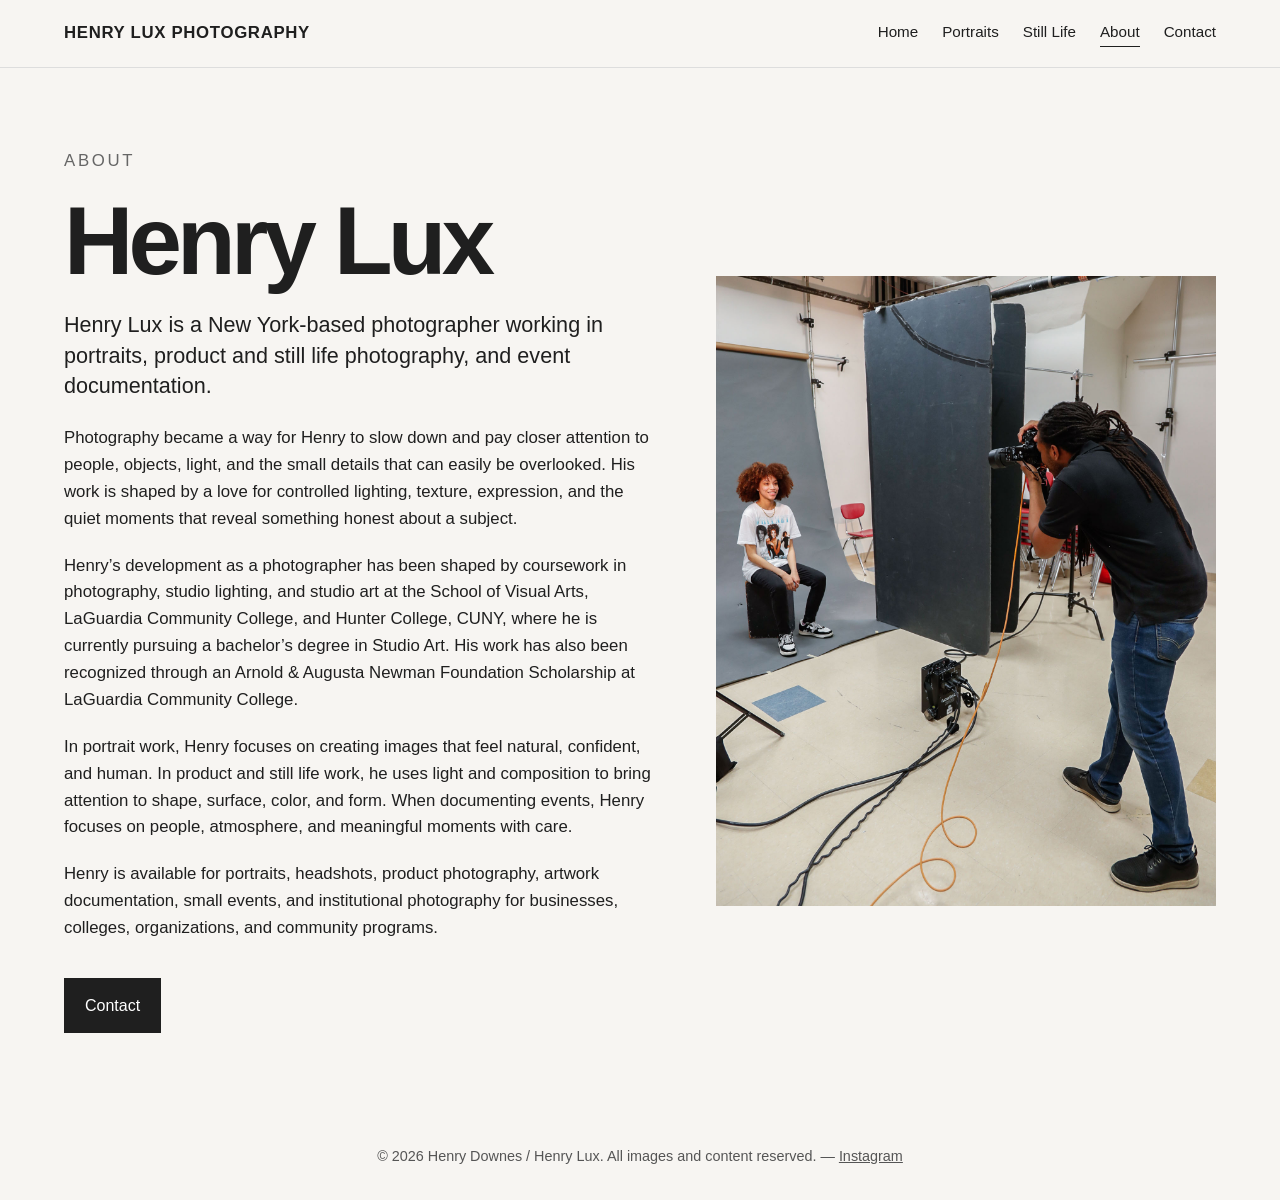
==== about.html @ 75558c58 "Add still life gallery and portfolio copyright notice" ====
<!DOCTYPE html>
<html lang="en">
<head>
  <meta charset="UTF-8" />
  <meta name="viewport" content="width=device-width, initial-scale=1.0" />

  <title>About | HENRY LUX PHOTOGRAPHY</title>

  <meta name="description" content="Henry Lux is a New York-based photographer specializing in portraits, product and still life photography, events, artwork documentation, and institutional photography.">

  <link rel="icon" href="favicon.svg" type="image/svg+xml">
  <link rel="stylesheet" href="css/style.css" />

  <script type="application/ld+json">
{
  "@context": "https://schema.org",
  "@type": "ProfilePage",
  "name": "About Henry Lux",
  "url": "https://henryluxphotography.com/about.html",
  "mainEntity": {
    "@type": "Person",
    "name": "Henry Lux",
    "alternateName": "Henry Downes",
    "jobTitle": "Photographer",
    "description": "New York-based photographer specializing in portraits, product and still life photography, event documentation, artwork documentation, and institutional photography.",
    "url": "https://henryluxphotography.com/about.html",
    "image": "https://henryluxphotography.com/images/site/about-henry-lux.jpg",
    "sameAs": [
      "https://www.instagram.com/hluxphotography/"
    ],
    "knowsAbout": [
      "Portrait Photography",
      "Product Photography",
      "Still Life Photography",
      "Event Photography",
      "Artwork Documentation",
      "Institutional Photography"
    ],
    "address": {
      "@type": "PostalAddress",
      "addressLocality": "New York",
      "addressRegion": "NY",
      "addressCountry": "US"
    }
  }
}
</script>
</head>
<body>

  <a href="#main-content" class="skip-link">Skip to main content</a>

  <header class="site-header">
    <a href="index.html" class="logo">HENRY LUX PHOTOGRAPHY</a>

    <nav class="site-nav" id="site-nav">
      <a href="index.html">Home</a>
      <a href="portraits.html">Portraits</a>
      <a href="still-life.html">Still Life</a>
      <a href="about.html" class="current-page" aria-current="page">About</a>
      <a href="contact.html">Contact</a>
    </nav>

    <button
      type="button"
      class="menu-toggle"
      id="menu-toggle"
      aria-label="Toggle navigation"
      aria-controls="site-nav"
      aria-expanded="false"
    >
      Menu
    </button>
  </header>

  <main id="main-content">

    <section class="about-section">
      <div class="about-text">
        <p class="eyebrow">About</p>

        <h1>Henry Lux</h1>

        <p class="lead">
          Henry Lux is a New York-based photographer working in portraits,
          product and still life photography, and event documentation.
        </p>

        <p>
          Photography became a way for Henry to slow down and pay closer
          attention to people, objects, light, and the small details that can
          easily be overlooked. His work is shaped by a love for controlled
          lighting, texture, expression, and the quiet moments that reveal
          something honest about a subject.
        </p>

        <p>
          Henry’s development as a photographer has been shaped by coursework 
          in photography, studio lighting, and studio art at the School of Visual Arts, 
          LaGuardia Community College, and Hunter College, CUNY, where he is 
          currently pursuing a bachelor’s degree in Studio Art. His work has 
          also been recognized through an Arnold & Augusta Newman Foundation Scholarship 
          at LaGuardia Community College.
        </p>    

        <p>
          In portrait work, Henry focuses on creating images that feel natural,
          confident, and human. In product and still life work, he uses light
          and composition to bring attention to shape, surface, color, and form.
          When documenting events, Henry focuses on people, atmosphere, and 
          meaningful moments with care.
        </p>

        <p>
          Henry is available for portraits, headshots, product photography,
          artwork documentation, small events, and institutional photography
          for businesses, colleges, organizations, and community programs.
        </p>

        <a href="contact.html" class="button">Contact</a>
      </div>

      <div class="about-image">
        <img
          src="images/site/about-henry-lux.jpg"
          alt="Henry Lux photographing a portrait session in the studio"
          loading="lazy"
          decoding="async"
>
      </div>
    </section>

  </main>

  <footer class="site-footer">
    <p>&copy; 2026 Henry Downes / Henry Lux. All images and content reserved. — 
      <a href="https://instagram.com/hluxphotography" target="_blank" rel="noopener noreferrer">Instagram</a>
    </p>
  </footer>

  <script src="js/main.js"></script>
</body>
</html>
---- css/style.css ----
/* =========================
   Basic Reset
========================= */

* {
  margin: 0;
  padding: 0;
  box-sizing: border-box;
}

html {
  font-size: 16px;
  scroll-behavior: smooth;
}

body {
  font-family: -apple-system, BlinkMacSystemFont, "Segoe UI", Roboto, Helvetica, Arial, sans-serif;
  background: #f7f5f2;
  color: #1f1f1f;
  line-height: 1.6;
}

img {
  max-width: 100%;
  display: block;
}

a {
  color: inherit;
}

/* =========================
   Skip Link
========================= */

.skip-link {
  position: absolute;
  top: 0.75rem;
  left: 0.75rem;
  transform: translateY(-200%);
  background: #1f1f1f;
  color: #fff;
  padding: 0.75rem 1rem;
  text-decoration: none;
  z-index: 1001;
}

.skip-link:focus {
  transform: translateY(0);
}


/* =========================
   Header / Navigation
========================= */

.site-header {
  width: 100%;
  padding: 1.25rem 5%;
  display: flex;
  justify-content: space-between;
  align-items: center;
  background: rgba(247, 245, 242, 0.95);
  border-bottom: 1px solid #ddd;
  position: sticky;
  top: 0;
  z-index: 100;
}

.logo {
  font-size: 1.05rem;
  font-weight: 700;
  color: #1f1f1f;
  text-decoration: none;
  letter-spacing: 0.04em;
  text-transform: uppercase;
}

.site-nav a.current-page {
  border-bottom: 1px solid #1f1f1f;
  padding-bottom: 2px;
}

.site-nav {
  display: flex;
  gap: 1.5rem;
}

.site-nav a {
  color: #1f1f1f;
  text-decoration: none;
  font-size: 0.95rem;
}

.site-nav a:hover,
.site-nav a:focus-visible {
  text-decoration: underline;
}

.menu-toggle {
  display: none;
  background: none;
  border: 1px solid #1f1f1f;
  padding: 0.45rem 0.75rem;
  font-size: 0.85rem;
  cursor: pointer;
}


/* =========================
   Hero Section
========================= */

.hero {
  min-height: 82vh;
  padding: 4rem 5%;
  display: grid;
  grid-template-columns: 1.15fr 1fr;
  gap: 3rem;
  align-items: center;
}

.hero-image img {
  width: 100%;
  height: 75vh;
  object-fit: cover;
}

.hero-text {
  max-width: 620px;
}

.eyebrow {
  font-size: 0.8rem;
  text-transform: uppercase;
  letter-spacing: 0.16em;
  margin-bottom: 1rem;
  color: #666;
}

.hero-text h1 {
  font-size: clamp(2.4rem, 6vw, 5rem);
  line-height: 1;
  margin-bottom: 1.5rem;
  letter-spacing: -0.04em;
}

.hero-text p {
  font-size: 1.1rem;
  margin-bottom: 2rem;
}


/* =========================
   Buttons
========================= */

.button-group {
  display: flex;
  flex-wrap: wrap;
  gap: 1rem;
}

.button {
  display: inline-block;
  background: #1f1f1f;
  color: #fff;
  text-decoration: none;
  padding: 0.85rem 1.25rem;
  border: 1px solid #1f1f1f;
}

.button:hover {
  background: transparent;
  color: #1f1f1f;
}

.site-nav a:focus-visible,
.button:focus-visible,
.menu-toggle:focus-visible,
.site-footer a:focus-visible {
  outline: 2px solid #1f1f1f;
  outline-offset: 4px;
}

.gallery a:focus-visible img {
  outline: 2px solid #1f1f1f;
  outline-offset: -4px;
}

.button.secondary {
  background: transparent;
  color: #1f1f1f;
}

.button.secondary:hover {
  background: #1f1f1f;
  color: #fff;
}


/* =========================
   Services Section
========================= */

.services {
  padding: 4rem 5%;
  display: grid;
  grid-template-columns: repeat(3, 1fr);
  gap: 1.25rem;
  border-top: 1px solid #ddd;
}

.services article {
  background: #fff;
  padding: 2rem;
}

.services h2 {
  font-size: 1.2rem;
  margin-bottom: 0.75rem;
}


/* =========================
   Featured Section
========================= */

.featured {
  padding: 4rem 5%;
}

.section-heading {
  display: flex;
  justify-content: space-between;
  align-items: end;
  gap: 2rem;
  margin-bottom: 1.5rem;
}

.section-heading h2 {
  font-size: 2rem;
}

.section-heading a {
  font-size: 0.95rem;
}

.featured-grid {
  display: grid;
  grid-template-columns: repeat(3, 1fr);
  gap: 1.25rem;
}

.featured-grid img {
  width: 100%;
  height: 520px;
  object-fit: cover;
}


/* =========================
   Page Intro
========================= */

.page-intro {
  padding: 5rem 5% 2rem;
  max-width: 850px;
}

.page-intro h1 {
  font-size: clamp(3rem, 8vw, 6rem);
  line-height: 0.95;
  margin-bottom: 1rem;
  letter-spacing: -0.05em;
}

.page-intro p {
  font-size: 1.1rem;
  max-width: 620px;
}


/* =========================
   Portrait Gallery
========================= */

.gallery {
  padding: 2rem 5% 5rem;
  display: grid;
  grid-template-columns: repeat(3, 1fr);
  gap: 1.25rem;
}

.gallery a {
  display: block;
  overflow: hidden;
  background: #ddd;
}

.gallery img {
  width: 100%;
  height: 520px;
  object-fit: cover;
  transition: transform 0.35s ease;
}

.gallery a:hover img {
  transform: scale(1.03);
}


/* =========================
   About Page
========================= */

.about-section {
  padding: 5rem 5%;
  display: grid;
  grid-template-columns: 1fr 0.85fr;
  gap: 4rem;
  align-items: center;
  min-height: 80vh;
}

.about-text {
  max-width: 760px;
}

.about-text h1 {
  font-size: clamp(3rem, 8vw, 6rem);
  line-height: 0.95;
  margin-bottom: 1.5rem;
  letter-spacing: -0.05em;
}

.about-text p {
  font-size: 1.05rem;
  margin-bottom: 1.25rem;
}

.about-text .lead {
  font-size: 1.35rem;
  line-height: 1.4;
  margin-bottom: 1.5rem;
}

.about-text .button {
  margin-top: 1rem;
}

.about-image img {
  width: 100%;
  height: 70vh;
  object-fit: cover;
  object-position: 45% center;
}


/* =========================
   Contact Page
========================= */

.contact-section {
  padding: 5rem 5%;
  min-height: 80vh;
}

.contact-grid {
  display: grid;
  grid-template-columns: 1fr 0.55fr;
  gap: 4rem;
}

.contact-text {
  max-width: 850px;
}

.contact-text h1 {
  font-size: clamp(3rem, 8vw, 6rem);
  line-height: 0.95;
  margin-bottom: 1.5rem;
  letter-spacing: -0.05em;
}

.contact-text p {
  font-size: 1.05rem;
  margin-bottom: 1.25rem;
}

.contact-text .lead {
  font-size: 1.35rem;
  line-height: 1.4;
  max-width: 760px;
  margin-bottom: 2rem;
}

.contact-details {
  margin-bottom: 2rem;
}

.contact-details a {
  text-decoration: underline;
}

.contact-image img {
  width: 100%;
  aspect-ratio: 4 / 5;
  object-fit: cover;
}


/* =========================
   CTA Section
========================= */

.cta {
  padding: 5rem 5%;
  text-align: center;
  background: #1f1f1f;
  color: #fff;
}

.cta h2 {
  font-size: 2rem;
  margin-bottom: 0.75rem;
}

.cta p {
  margin-bottom: 1.5rem;
}

.cta .button {
  background: #fff;
  color: #1f1f1f;
  border-color: #fff;
}

.cta .button:hover {
  background: transparent;
  color: #fff;
}


/* =========================
   Footer
========================= */

.site-footer {
  padding: 2rem 5%;
  text-align: center;
  font-size: 0.9rem;
  color: #555;
}

.site-footer a {
  text-decoration: underline;
}


/* =========================
   Lightbox Modal
========================= */

.lightbox {
  display: none;
  position: fixed;
  z-index: 1000;
  top: 0;
  left: 0;
  width: 100%;
  height: 100%;
  background-color: rgba(247, 245, 242, 0.98);
  justify-content: center;
  align-items: center;
  padding: 2rem;
}

.lightbox.active {
  display: flex;
}

.lightbox-content {
  max-width: calc(100vw - 8rem);
  max-height: 82vh;
  width: auto;
  height: auto;
  object-fit: contain;
  box-shadow: 0 10px 30px rgba(0, 0, 0, 0.08);
  cursor: zoom-in;
  transition: max-width 0.25s ease, max-height 0.25s ease;
}

.lightbox-content.expanded {
  max-width: calc(100vw - 1.25rem);
  max-height: calc(100vh - 1.25rem);
  cursor: zoom-out;
}

.lightbox-close {
  position: absolute;
  top: 2rem;
  right: 5%;
  font-size: 2.5rem;
  font-weight: 300;
  color: #1f1f1f;
  background: transparent;
  border: none;
  cursor: pointer;
  user-select: none;
}

.lightbox-zoom {
  position: absolute;
  top: 2rem;
  right: calc(5% + 3.25rem);
  width: 2.75rem;
  height: 2.75rem;
  border: 1px solid rgba(31, 31, 31, 0.15);
  background: rgba(247, 245, 242, 0.8);
  color: #1f1f1f;
  font-size: 1.5rem;
  line-height: 1;
  cursor: pointer;
  display: flex;
  align-items: center;
  justify-content: center;
  user-select: none;
}

.lightbox-zoom:hover {
  background: rgba(247, 245, 242, 0.98);
}

.lightbox-nav {
  position: absolute;
  top: 50%;
  transform: translateY(-50%);
  background: rgba(247, 245, 242, 0.75);
  border: 1px solid rgba(31, 31, 31, 0.15);
  color: #1f1f1f;
  font-size: 2rem;
  width: 3rem;
  height: 3rem;
  cursor: pointer;
  display: flex;
  align-items: center;
  justify-content: center;
  user-select: none;
}

.lightbox-nav:hover {
  background: rgba(247, 245, 242, 0.95);
}

.lightbox-prev {
  left: 2rem;
}

.lightbox-next {
  right: 2rem;
}

.lightbox-close:focus-visible,
.lightbox-zoom:focus-visible,
.lightbox-nav:focus-visible {
  outline: 1px solid #1f1f1f;
  outline-offset: 4px;
}

/* =========================
   Scroll Reveal Animation
========================= */

.reveal {
  opacity: 0;
  transform: translateY(20px);
  transition: opacity 0.7s ease, transform 0.7s ease;
}

.reveal.visible {
  opacity: 1;
  transform: translateY(0);
}

@media (prefers-reduced-motion: reduce) {
  .reveal {
    opacity: 1;
    transform: none;
    transition: none;
  }
}


/* =========================
   Tablet Styles
========================= */

@media (max-width: 900px) {
  .hero {
    grid-template-columns: 1fr;
    min-height: auto;
  }

  .hero-image img {
    height: 65vh;
  }

  .services {
    grid-template-columns: 1fr;
  }

  .featured-grid,
  .gallery {
    grid-template-columns: repeat(2, 1fr);
  }

  .featured-grid img,
  .gallery img {
    height: 460px;
  }

  .about-section {
    grid-template-columns: 1fr;
  }

  .about-image img {
    height: 60vh;
  }

  .contact-grid {
    grid-template-columns: 1fr;
  }

  .contact-image {
    max-width: 420px;
  }
}


/* =========================
   Phone Styles
========================= */

@media (max-width: 650px) {
  .site-header {
    align-items: center;
  }

  .logo {
    font-size: 0.9rem;
  }

  .menu-toggle {
    display: block;
  }

  .site-nav {
    display: none;
    position: absolute;
    top: 100%;
    left: 0;
    width: 100%;
    flex-direction: column;
    gap: 0;
    background: #f7f5f2;
    border-bottom: 1px solid #ddd;
  }

  .site-nav.active {
    display: flex;
  }

  .site-nav a {
    padding: 1rem 5%;
    border-top: 1px solid #ddd;
  }

  .hero {
    padding: 2rem 5% 4rem;
    gap: 2rem;
  }

  .hero-image img {
    height: 55vh;
  }

  .services,
  .featured,
  .gallery {
    padding-left: 5%;
    padding-right: 5%;
  }

  .featured-grid,
  .gallery {
    grid-template-columns: 1fr;
  }

  .featured-grid img,
  .gallery img {
    height: auto;
  }

  .section-heading {
    display: block;
  }

  .section-heading h2 {
    margin-bottom: 0.5rem;
  }

  .button-group {
    flex-direction: column;
  }

  .button {
    text-align: center;
  }

  .about-section {
    padding: 3rem 5%;
    gap: 2rem;
  }

  .about-image img {
    height: auto;
  }

  .about-text .lead {
    font-size: 1.15rem;
  }

  .contact-section {
    padding: 3rem 5%;
  }

  .contact-text .lead {
    font-size: 1.15rem;
  }

  .contact-image {
    max-width: 100%;
  }

  .lightbox {
    padding: 4rem 0.75rem 4.75rem;
  }

  .lightbox-content {
    max-width: calc(100vw - 1.5rem);
    max-height: calc(100vh - 9rem);
  }

  .lightbox-content.expanded {
    max-width: calc(100vw - 1rem);
    max-height: calc(100vh - 8rem);
  }

  .lightbox-close {
    top: 1rem;
    right: 1rem;
    font-size: 2rem;
  }

  .lightbox-zoom {
    top: 1rem;
    right: 3.75rem;
    width: 2.25rem;
    height: 2.25rem;
    font-size: 1.25rem;
  }

  .lightbox-nav {
    top: auto;
    bottom: 1rem;
    transform: none;
    width: 2.5rem;
    height: 2.5rem;
    font-size: 1.5rem;
  }

  .lightbox-prev {
    left: calc(50% - 3rem);
  }

  .lightbox-next {
    right: calc(50% - 3rem);
  }
}
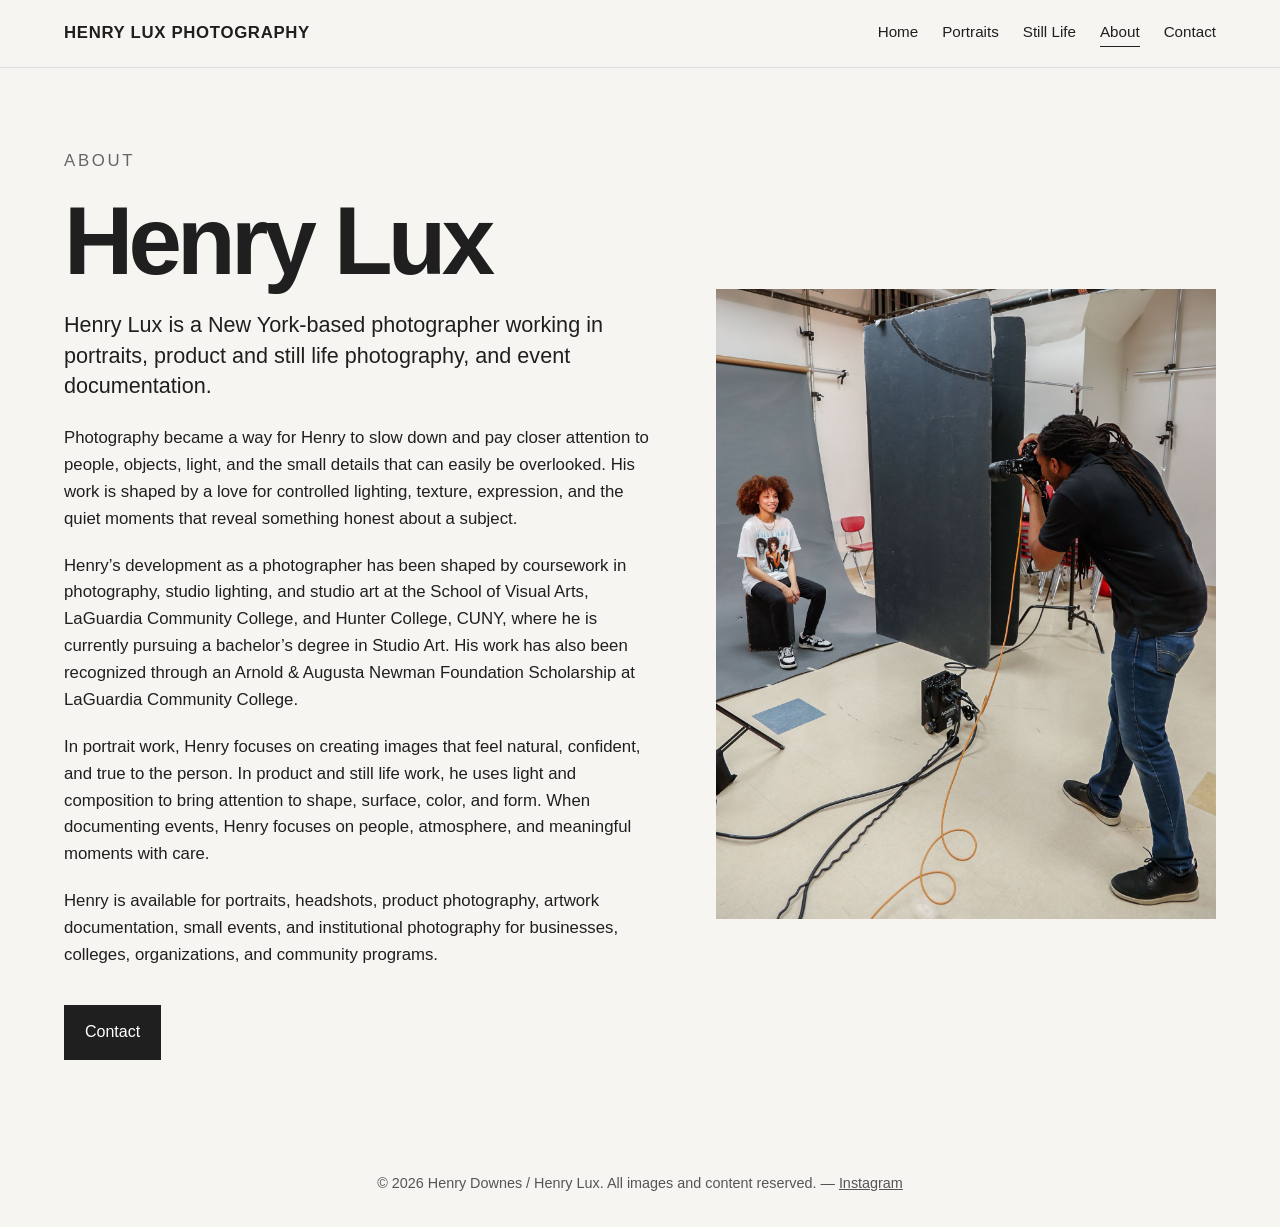
==== commit 9e0aaa1b: "Edit about me text" ====
--- a/about.html
+++ b/about.html
@@ -8,7 +8,7 @@
 
   <meta name="description" content="Henry Lux is a New York-based photographer specializing in portraits, product and still life photography, events, artwork documentation, and institutional photography.">
 
-  <link rel="icon" href="favicon.svg" type="image/svg+xml">
+  <link rel="icon" href="/favicon.svg" type="image/svg+xml">
   <link rel="stylesheet" href="css/style.css" />
 
   <script type="application/ld+json">
@@ -105,7 +105,7 @@
 
         <p>
           In portrait work, Henry focuses on creating images that feel natural,
-          confident, and human. In product and still life work, he uses light
+          confident, and true to the person. In product and still life work, he uses light
           and composition to bring attention to shape, surface, color, and form.
           When documenting events, Henry focuses on people, atmosphere, and 
           meaningful moments with care.
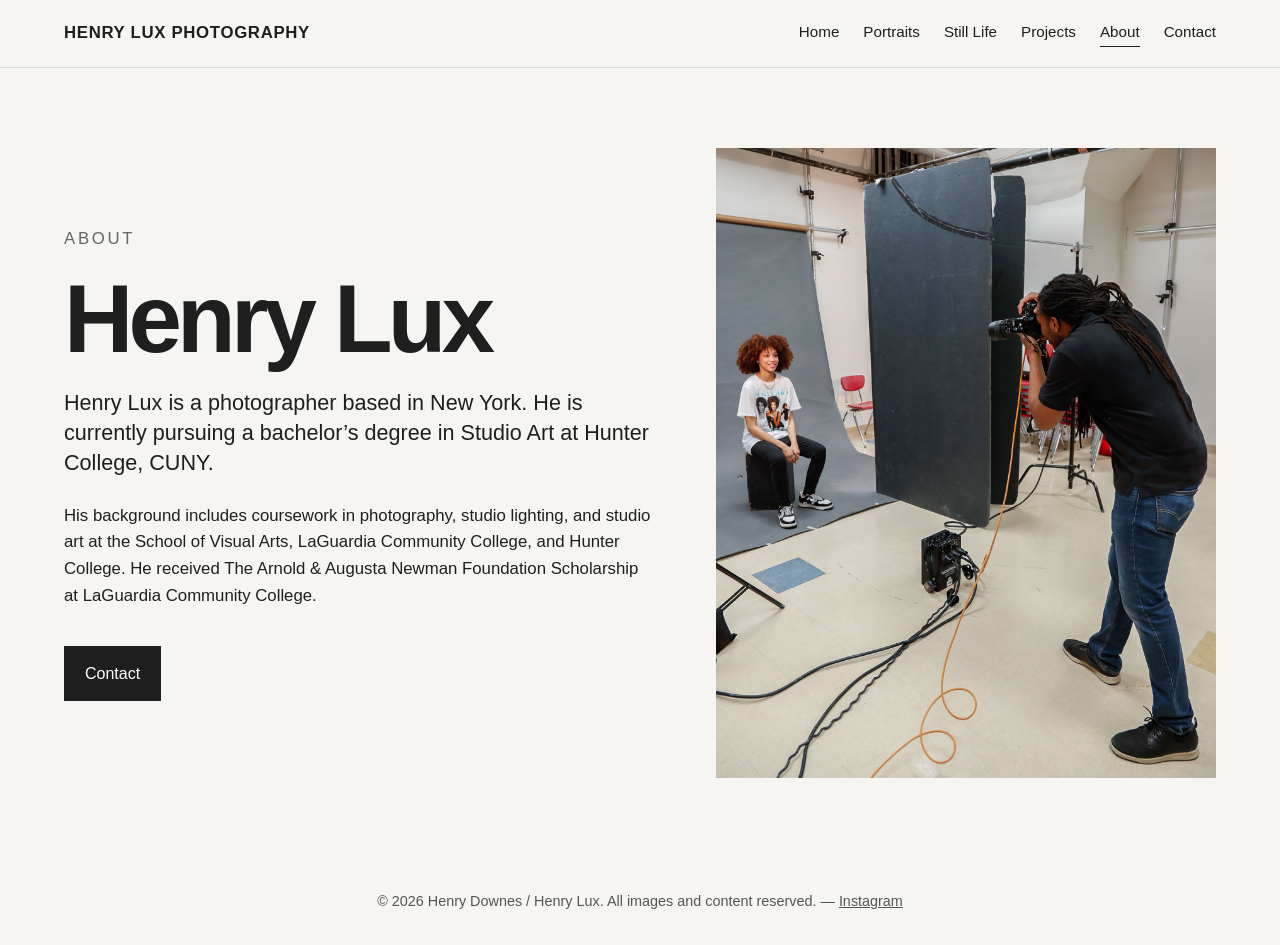
==== commit 55d22c14: "Add project folders and rev website" ====
--- a/about.html
+++ b/about.html
@@ -6,7 +6,7 @@
 
   <title>About | HENRY LUX PHOTOGRAPHY</title>
 
-  <meta name="description" content="Henry Lux is a New York-based photographer specializing in portraits, product and still life photography, events, artwork documentation, and institutional photography.">
+  <meta name="description" content="Henry Lux is a New York-based photographer pursuing a bachelor’s degree in Studio Art at Hunter College, CUNY. His work includes portraits, still life, and personal photographic projects.">
 
   <link rel="icon" href="/favicon.svg" type="image/svg+xml">
   <link rel="stylesheet" href="css/style.css" />
@@ -57,6 +57,7 @@
       <a href="index.html">Home</a>
       <a href="portraits.html">Portraits</a>
       <a href="still-life.html">Still Life</a>
+      <a href="projects.html">Projects</a>
       <a href="about.html" class="current-page" aria-current="page">About</a>
       <a href="contact.html">Contact</a>
     </nav>
@@ -82,39 +83,15 @@
         <h1>Henry Lux</h1>
 
         <p class="lead">
-          Henry Lux is a New York-based photographer working in portraits,
-          product and still life photography, and event documentation.
+          Henry Lux is a photographer based in New York. He is currently pursuing 
+          a bachelor’s degree in Studio Art at Hunter College, CUNY.
         </p>
 
         <p>
-          Photography became a way for Henry to slow down and pay closer
-          attention to people, objects, light, and the small details that can
-          easily be overlooked. His work is shaped by a love for controlled
-          lighting, texture, expression, and the quiet moments that reveal
-          something honest about a subject.
-        </p>
-
-        <p>
-          Henry’s development as a photographer has been shaped by coursework 
-          in photography, studio lighting, and studio art at the School of Visual Arts, 
-          LaGuardia Community College, and Hunter College, CUNY, where he is 
-          currently pursuing a bachelor’s degree in Studio Art. His work has 
-          also been recognized through an Arnold & Augusta Newman Foundation Scholarship 
+          His background includes coursework in photography, studio lighting, and 
+          studio art at the School of Visual Arts, LaGuardia Community College, and 
+          Hunter College. He received The Arnold & Augusta Newman Foundation Scholarship 
           at LaGuardia Community College.
-        </p>    
-
-        <p>
-          In portrait work, Henry focuses on creating images that feel natural,
-          confident, and true to the person. In product and still life work, he uses light
-          and composition to bring attention to shape, surface, color, and form.
-          When documenting events, Henry focuses on people, atmosphere, and 
-          meaningful moments with care.
-        </p>
-
-        <p>
-          Henry is available for portraits, headshots, product photography,
-          artwork documentation, small events, and institutional photography
-          for businesses, colleges, organizations, and community programs.
         </p>
 
         <a href="contact.html" class="button">Contact</a>
--- a/css/style.css
+++ b/css/style.css
@@ -200,29 +200,6 @@
 
 
 /* =========================
-   Services Section
-========================= */
-
-.services {
-  padding: 4rem 5%;
-  display: grid;
-  grid-template-columns: repeat(3, 1fr);
-  gap: 1.25rem;
-  border-top: 1px solid #ddd;
-}
-
-.services article {
-  background: #fff;
-  padding: 2rem;
-}
-
-.services h2 {
-  font-size: 1.2rem;
-  margin-bottom: 0.75rem;
-}
-
-
-/* =========================
    Featured Section
 ========================= */
 
@@ -258,6 +235,21 @@
   object-fit: cover;
 }
 
+.featured-grid a {
+  text-decoration: none;
+}
+
+.featured-grid h3 {
+  margin-top: 0.75rem;
+  font-size: 1rem;
+  font-weight: 400;
+  letter-spacing: 0.02em;
+}
+
+.featured-grid a:focus-visible {
+  outline: 2px solid #1f1f1f;
+  outline-offset: 4px;
+}
 
 /* =========================
    Page Intro
@@ -309,6 +301,59 @@
   transform: scale(1.03);
 }
 
+/* =========================
+   Projects Page
+========================= */
+
+.project-list {
+  padding: 2rem 5% 5rem;
+  display: grid;
+  gap: 1.5rem;
+}
+
+.project-card {
+  display: grid;
+  grid-template-columns: 0.65fr 1fr;
+  gap: 2rem;
+  align-items: center;
+  text-decoration: none;
+  border-top: 1px solid #ddd;
+  padding-top: 2rem;
+}
+
+.project-card img {
+  width: 100%;
+  aspect-ratio: 4 / 3;
+  object-fit: cover;
+}
+
+.project-card h2 {
+  font-size: clamp(2rem, 5vw, 4rem);
+  line-height: 0.95;
+  letter-spacing: -0.04em;
+  margin-bottom: 1rem;
+}
+
+.project-card p {
+  max-width: 620px;
+  color: #555;
+}
+
+.project-card:hover h2 {
+  text-decoration: underline;
+}
+
+.project-card:focus-visible {
+  outline: 2px solid #1f1f1f;
+  outline-offset: 4px;
+}
+
+@media (max-width: 650px) {
+  .project-card {
+    grid-template-columns: 1fr;
+    gap: 1rem;
+  }
+}
 
 /* =========================
    About Page
@@ -409,37 +454,6 @@
   object-fit: cover;
 }
 
-
-/* =========================
-   CTA Section
-========================= */
-
-.cta {
-  padding: 5rem 5%;
-  text-align: center;
-  background: #1f1f1f;
-  color: #fff;
-}
-
-.cta h2 {
-  font-size: 2rem;
-  margin-bottom: 0.75rem;
-}
-
-.cta p {
-  margin-bottom: 1.5rem;
-}
-
-.cta .button {
-  background: #fff;
-  color: #1f1f1f;
-  border-color: #fff;
-}
-
-.cta .button:hover {
-  background: transparent;
-  color: #fff;
-}
 
 
 /* =========================
@@ -606,9 +620,6 @@
     height: 65vh;
   }
 
-  .services {
-    grid-template-columns: 1fr;
-  }
 
   .featured-grid,
   .gallery {
@@ -685,12 +696,6 @@
     height: 55vh;
   }
 
-  .services,
-  .featured,
-  .gallery {
-    padding-left: 5%;
-    padding-right: 5%;
-  }
 
   .featured-grid,
   .gallery {
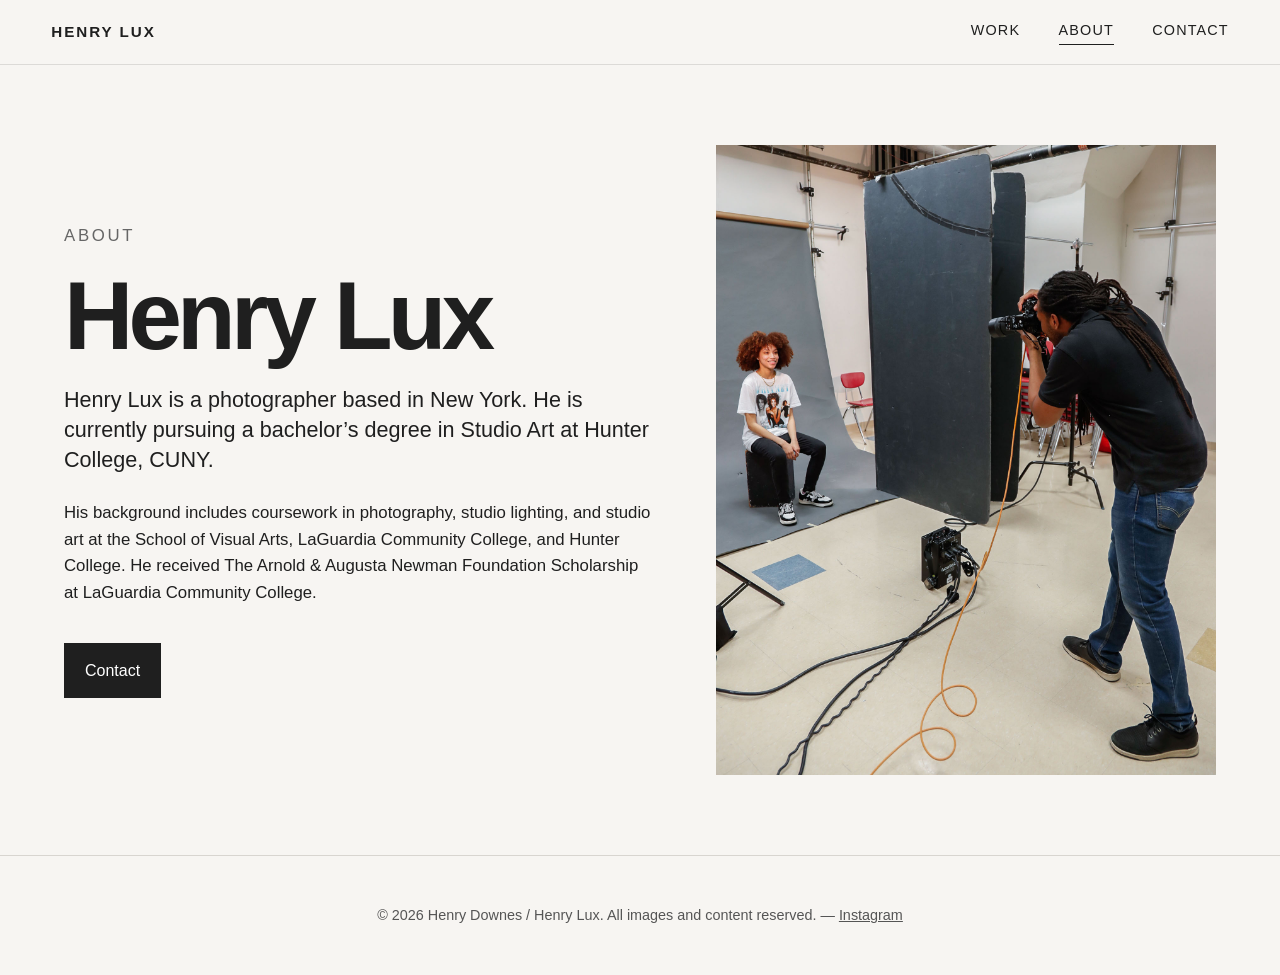
==== commit 76daa8f0: "feat: unify sitewide navigation shell" ====
--- a/about.html
+++ b/about.html
@@ -50,14 +50,11 @@
 
   <a href="#main-content" class="skip-link">Skip to main content</a>
 
-  <header class="site-header">
-    <a href="index.html" class="logo">HENRY LUX PHOTOGRAPHY</a>
+  <header class="site-header prototype-header">
+    <a href="index.html" class="logo" aria-label="Henry Lux, home">HENRY LUX</a>
 
-    <nav class="site-nav" id="site-nav">
-      <a href="index.html">Home</a>
-      <a href="portraits.html">Portraits</a>
-      <a href="still-life.html">Still Life</a>
-      <a href="projects.html">Projects</a>
+    <nav class="site-nav" id="site-nav" aria-label="Primary navigation">
+      <a href="projects.html">Work</a>
       <a href="about.html" class="current-page" aria-current="page">About</a>
       <a href="contact.html">Contact</a>
     </nav>
@@ -90,7 +87,7 @@
         <p>
           His background includes coursework in photography, studio lighting, and 
           studio art at the School of Visual Arts, LaGuardia Community College, and 
-          Hunter College. He received The Arnold & Augusta Newman Foundation Scholarship 
+          Hunter College. He received The Arnold &amp; Augusta Newman Foundation Scholarship 
           at LaGuardia Community College.
         </p>
 
@@ -109,7 +106,7 @@
 
   </main>
 
-  <footer class="site-footer">
+  <footer class="site-footer prototype-footer">
     <p>&copy; 2026 Henry Downes / Henry Lux. All images and content reserved. — 
       <a href="https://instagram.com/hluxphotography" target="_blank" rel="noopener noreferrer">Instagram</a>
     </p>
--- a/css/style.css
+++ b/css/style.css
@@ -168,6 +168,9 @@
   text-decoration: none;
   padding: 0.85rem 1.25rem;
   border: 1px solid #1f1f1f;
+  border-radius: 0;
+  font: inherit;
+  cursor: pointer;
 }
 
 .button:hover {
@@ -270,6 +273,14 @@
 .page-intro p {
   font-size: 1.1rem;
   max-width: 620px;
+}
+
+.artist-statement {
+  margin-top: 2rem;
+}
+
+.artist-statement p + p {
+  margin-top: 1.25rem;
 }
 
 
@@ -452,6 +463,160 @@
   width: 100%;
   aspect-ratio: 4 / 5;
   object-fit: cover;
+  box-shadow: 0 12px 30px rgba(0, 0, 0, 0.08);
+}
+
+.inquiry-panel {
+  grid-column: 1 / -1;
+  max-width: 850px;
+  margin-top: 4rem;
+  padding-top: 2rem;
+  border-top: 1px solid #ddd;
+}
+
+.inquiry-panel h2 {
+  font-size: clamp(2rem, 5vw, 3.5rem);
+  line-height: 1;
+  margin-bottom: 1rem;
+  letter-spacing: -0.04em;
+}
+
+.inquiry-panel > p {
+  max-width: 680px;
+}
+
+.inquiry-panel .form-required-note {
+  margin-bottom: 2rem;
+  color: #555;
+  font-size: 0.9rem;
+}
+
+.inquiry-form {
+  max-width: 850px;
+}
+
+.form-grid {
+  display: grid;
+  grid-template-columns: repeat(2, minmax(0, 1fr));
+  gap: 1.25rem;
+}
+
+.form-field {
+  display: flex;
+  flex-direction: column;
+  gap: 0.4rem;
+}
+
+.form-field-full {
+  grid-column: 1 / -1;
+}
+
+.form-field label {
+  font-size: 0.95rem;
+  font-weight: 600;
+}
+
+.required-label,
+.optional-label {
+  font-size: 0.82rem;
+  font-weight: 400;
+  color: #666;
+}
+
+.form-field input,
+.form-field select,
+.form-field textarea {
+  width: 100%;
+  min-height: 3rem;
+  padding: 0.7rem 0.8rem;
+  border: 1px solid #777;
+  border-radius: 0;
+  background: #fff;
+  color: #1f1f1f;
+  font: inherit;
+}
+
+.form-field textarea {
+  min-height: 8rem;
+  resize: vertical;
+}
+
+.form-field input::placeholder,
+.form-field textarea::placeholder {
+  color: #686868;
+  opacity: 1;
+}
+
+.form-field input:focus-visible,
+.form-field select:focus-visible,
+.form-field textarea:focus-visible,
+.inquiry-form .button:focus-visible {
+  outline: 2px solid #1f1f1f;
+  outline-offset: 3px;
+}
+
+.institutional-fields {
+  min-width: 0;
+  margin: 2rem 0;
+  padding: 1.5rem;
+  background: rgba(255, 255, 255, 0.45);
+  border: 1px solid #ddd;
+}
+
+.institutional-fields legend {
+  padding-right: 1rem;
+  font-size: 1.25rem;
+  font-weight: 600;
+}
+
+.field-hint {
+  margin: 0.5rem 0 1.25rem;
+  color: #555;
+  font-size: 0.9rem;
+}
+
+.message-field {
+  margin: 2rem 0 1.5rem;
+}
+
+.form-honeypot {
+  position: absolute;
+  left: -10000px;
+  width: 1px;
+  height: 1px;
+  overflow: hidden;
+}
+
+.form-status {
+  margin-bottom: 1rem;
+  padding: 0.75rem 1rem;
+  border: 1px solid currentColor;
+}
+
+.form-status:focus-visible {
+  outline: 2px solid #1f1f1f;
+  outline-offset: 3px;
+}
+
+.form-success {
+  color: #245d34;
+}
+
+.form-error {
+  color: #8a2424;
+}
+
+.visually-hidden {
+  position: absolute;
+  width: 1px;
+  height: 1px;
+  padding: 0;
+  margin: -1px;
+  overflow: hidden;
+  clip: rect(0 0 0 0);
+  clip-path: inset(50%);
+  white-space: nowrap;
+  border: 0;
 }
 
 
@@ -515,12 +680,17 @@
   position: absolute;
   top: 2rem;
   right: 5%;
+  width: 2.75rem;
+  height: 2.75rem;
   font-size: 2.5rem;
+  line-height: 1;
   font-weight: 300;
   color: #1f1f1f;
   background: transparent;
   border: none;
   cursor: pointer;
+  display: grid;
+  place-items: center;
   user-select: none;
 }
 
@@ -567,12 +737,29 @@
   background: rgba(247, 245, 242, 0.95);
 }
 
+.lightbox-nav:disabled {
+  opacity: 0.28;
+  cursor: not-allowed;
+}
+
 .lightbox-prev {
   left: 2rem;
 }
 
 .lightbox-next {
   right: 2rem;
+}
+
+.lightbox-position {
+  position: absolute;
+  left: 50%;
+  bottom: 2rem;
+  transform: translateX(-50%);
+  margin: 0;
+  color: #555;
+  font-size: 0.85rem;
+  letter-spacing: 0.08em;
+  font-variant-numeric: tabular-nums;
 }
 
 .lightbox-close:focus-visible,
@@ -587,9 +774,8 @@
 ========================= */
 
 .reveal {
-  opacity: 0;
-  transform: translateY(20px);
-  transition: opacity 0.7s ease, transform 0.7s ease;
+  opacity: 1;
+  transform: none;
 }
 
 .reveal.visible {
@@ -598,11 +784,20 @@
 }
 
 @media (prefers-reduced-motion: reduce) {
+  html {
+    scroll-behavior: auto;
+  }
+
   .reveal {
     opacity: 1;
     transform: none;
     transition: none;
   }
+
+  .gallery img,
+  .lightbox-content {
+    transition: none;
+  }
 }
 
 
@@ -653,9 +848,10 @@
    Phone Styles
 ========================= */
 
-@media (max-width: 650px) {
+@media (max-width: 760px) {
   .site-header {
     align-items: center;
+    flex-wrap: wrap;
   }
 
   .logo {
@@ -663,22 +859,37 @@
   }
 
   .menu-toggle {
+    display: none;
+  }
+
+  .site-nav {
+    display: flex;
+    position: static;
+    width: 100%;
+    flex-direction: column;
+    gap: 0;
+    margin-top: 1rem;
+    background: #f7f5f2;
+    border-bottom: 1px solid #ddd;
+  }
+
+  .js-enabled .site-header {
+    flex-wrap: nowrap;
+  }
+
+  .js-enabled .menu-toggle {
     display: block;
   }
 
-  .site-nav {
+  .js-enabled .site-nav {
     display: none;
     position: absolute;
     top: 100%;
     left: 0;
-    width: 100%;
-    flex-direction: column;
-    gap: 0;
-    background: #f7f5f2;
-    border-bottom: 1px solid #ddd;
-  }
-
-  .site-nav.active {
+    margin-top: 0;
+  }
+
+  .js-enabled .site-nav.active {
     display: flex;
   }
 
@@ -748,6 +959,18 @@
     max-width: 100%;
   }
 
+  .inquiry-panel {
+    margin-top: 3rem;
+  }
+
+  .form-grid {
+    grid-template-columns: 1fr;
+  }
+
+  .form-field-full {
+    grid-column: auto;
+  }
+
   .lightbox {
     padding: 4rem 0.75rem 4.75rem;
   }
@@ -765,14 +988,16 @@
   .lightbox-close {
     top: 1rem;
     right: 1rem;
+    width: 2.75rem;
+    height: 2.75rem;
     font-size: 2rem;
   }
 
   .lightbox-zoom {
     top: 1rem;
-    right: 3.75rem;
-    width: 2.25rem;
-    height: 2.25rem;
+    right: 4.25rem;
+    width: 2.75rem;
+    height: 2.75rem;
     font-size: 1.25rem;
   }
 
@@ -780,16 +1005,772 @@
     top: auto;
     bottom: 1rem;
     transform: none;
-    width: 2.5rem;
-    height: 2.5rem;
+    width: 2.75rem;
+    height: 2.75rem;
     font-size: 1.5rem;
   }
 
   .lightbox-prev {
-    left: calc(50% - 3rem);
+    left: 1rem;
   }
 
   .lightbox-next {
-    right: calc(50% - 3rem);
-  }
-}+    right: 1rem;
+  }
+
+  .lightbox-position {
+    bottom: 1.65rem;
+  }
+}
+
+
+/* =========================
+   Website v1 Prototype
+========================= */
+
+.prototype-header {
+  padding: 1.2rem clamp(1.25rem, 4vw, 4rem);
+  border-bottom-color: rgba(31, 31, 31, 0.12);
+}
+
+.prototype-header .logo {
+  font-size: 0.95rem;
+  letter-spacing: 0.13em;
+}
+
+.prototype-header .site-nav {
+  gap: clamp(1.25rem, 3vw, 2.5rem);
+}
+
+.prototype-header .site-nav a {
+  font-size: 0.9rem;
+  letter-spacing: 0.08em;
+  text-transform: uppercase;
+}
+
+.text-link {
+  display: inline-flex;
+  align-items: center;
+  gap: 0.45rem;
+  padding-block: 0.2rem;
+  text-underline-offset: 0.3em;
+}
+
+.text-link:focus-visible,
+.home-opening-image:focus-visible,
+.home-featured-image:focus-visible,
+.home-portfolio-link:focus-visible,
+.back-link:focus-visible {
+  outline: 2px solid #1f1f1f;
+  outline-offset: 5px;
+}
+
+.home-opening {
+  width: min(100%, 100rem);
+  min-height: calc(100svh - 4.5rem);
+  margin-inline: auto;
+  padding: clamp(3rem, 7vw, 7rem) clamp(1.25rem, 5vw, 5rem);
+  display: grid;
+  grid-template-columns: minmax(17rem, 0.8fr) minmax(20rem, 1.2fr);
+  gap: clamp(3rem, 8vw, 9rem);
+  align-items: center;
+}
+
+.home-opening-copy {
+  max-width: 34rem;
+}
+
+.home-opening-copy h1 {
+  max-width: 8ch;
+  margin-bottom: 1.75rem;
+  font-size: clamp(3.6rem, 7.6vw, 7.5rem);
+  line-height: 0.88;
+  letter-spacing: 0.01em;
+  font-weight: 650;
+}
+
+.home-opening-description {
+  max-width: 31rem;
+  margin-bottom: 2rem;
+  font-size: clamp(1.05rem, 1.4vw, 1.25rem);
+}
+
+.home-opening-image {
+  justify-self: center;
+}
+
+.home-opening-image img {
+  width: auto;
+  max-height: calc(100svh - 9rem);
+  object-fit: contain;
+}
+
+.home-featured-project {
+  width: min(100%, 96rem);
+  margin-inline: auto;
+  padding: clamp(6rem, 12vw, 12rem) clamp(1.25rem, 5vw, 5rem);
+  display: grid;
+  grid-template-columns: minmax(0, 1.35fr) minmax(15rem, 0.65fr);
+  gap: clamp(2.5rem, 7vw, 8rem);
+  align-items: end;
+}
+
+.home-featured-image img {
+  width: 100%;
+  height: auto;
+}
+
+.home-featured-copy {
+  max-width: 27rem;
+  padding-bottom: clamp(0rem, 6vw, 5rem);
+}
+
+.home-featured-copy h2 {
+  margin-bottom: 1.25rem;
+  font-size: clamp(3rem, 6vw, 6rem);
+  line-height: 0.92;
+  letter-spacing: 0.01em;
+}
+
+.home-featured-copy > p:not(.eyebrow) {
+  margin-bottom: 1.75rem;
+  font-size: 1.05rem;
+}
+
+.home-portfolios {
+  width: min(100%, 90rem);
+  margin-inline: auto;
+  padding: 0 clamp(1.25rem, 5vw, 5rem) clamp(7rem, 12vw, 12rem);
+}
+
+.home-section-heading {
+  padding-top: 2rem;
+  border-top: 1px solid #d8d5d0;
+  align-items: end;
+}
+
+.home-section-heading h2 {
+  max-width: 16ch;
+  font-size: clamp(2.25rem, 4.5vw, 4.5rem);
+  line-height: 0.98;
+  letter-spacing: -0.045em;
+}
+
+.home-portfolio-grid {
+  margin-top: clamp(3rem, 7vw, 7rem);
+  display: grid;
+  grid-template-columns: minmax(0, 0.9fr) minmax(0, 1.1fr);
+  gap: clamp(2rem, 8vw, 9rem);
+  align-items: start;
+}
+
+.home-portfolio-link {
+  display: block;
+  text-decoration: none;
+}
+
+.home-portfolio-link img {
+  width: 100%;
+  height: auto;
+}
+
+.home-portfolio-link span {
+  display: inline-block;
+  margin-top: 0.85rem;
+  border-bottom: 1px solid currentColor;
+  font-size: 1rem;
+}
+
+.home-portfolio-link-offset {
+  margin-top: clamp(3rem, 8vw, 8rem);
+}
+
+.prototype-footer {
+  padding: 3rem clamp(1.25rem, 5vw, 5rem);
+  border-top: 1px solid #d8d5d0;
+}
+
+.project-intro-v1 {
+  width: min(100%, 96rem);
+  margin-inline: auto;
+  padding: clamp(3rem, 7vw, 7rem) clamp(1.25rem, 5vw, 5rem) clamp(5rem, 11vw, 11rem);
+}
+
+.back-link {
+  display: inline-flex;
+  gap: 0.45rem;
+  align-items: center;
+  margin-bottom: clamp(4rem, 9vw, 9rem);
+  text-underline-offset: 0.3em;
+}
+
+.project-intro-grid {
+  display: grid;
+  grid-template-columns: minmax(18rem, 0.8fr) minmax(22rem, 1.2fr);
+  column-gap: clamp(3rem, 9vw, 10rem);
+  row-gap: clamp(6rem, 11vw, 11rem);
+  align-items: start;
+}
+
+.project-title-block h1 {
+  max-width: 7ch;
+  font-size: clamp(4rem, 8vw, 8rem);
+  line-height: 0.86;
+  letter-spacing: -0.065em;
+}
+
+.project-intro-v1 .artist-statement {
+  grid-column: 2;
+  grid-row: 1;
+  max-width: 40rem;
+  margin-top: 0;
+  padding-top: 0.15rem;
+}
+
+.project-intro-v1 .artist-statement p:not(.eyebrow) {
+  font-size: clamp(1.05rem, 1.4vw, 1.2rem);
+  line-height: 1.65;
+}
+
+.prototype-project .project-sequence {
+  width: min(100%, 96rem);
+  margin-inline: auto;
+  padding: 0 clamp(1.25rem, 5vw, 5rem) clamp(5.25rem, 9vw, 9rem);
+  display: flex;
+  flex-direction: column;
+  gap: clamp(5rem, 11vw, 11rem);
+}
+
+.prototype-project .project-sequence a {
+  display: block;
+  overflow: visible;
+  background: transparent;
+}
+
+.project-intro-image {
+  grid-column: 1 / -1;
+  grid-row: 2;
+}
+
+.project-intro-image a {
+  display: block;
+  overflow: visible;
+  background: transparent;
+}
+
+.project-intro-image img {
+  width: 100%;
+  height: auto;
+  object-fit: contain;
+}
+
+.prototype-project .project-sequence img {
+  width: 100%;
+  height: auto;
+  object-fit: contain;
+  transition: none;
+}
+
+.prototype-project .project-sequence a:hover img {
+  transform: none;
+}
+
+.sequence-single,
+.sequence-pair {
+  width: 100%;
+  margin-inline: auto;
+}
+
+.sequence-wide {
+  max-width: 75rem;
+}
+
+.sequence-portrait {
+  max-width: 42rem;
+}
+
+.sequence-pair {
+  max-width: 78rem;
+  display: grid;
+  grid-template-columns: repeat(2, minmax(0, 1fr));
+  gap: clamp(1.25rem, 3vw, 3rem);
+  align-items: start;
+}
+
+.sequence-pair-portrait {
+  max-width: 62rem;
+}
+
+.sequence-inset-left,
+.sequence-inset-right {
+  width: 72%;
+  max-width: 58rem;
+}
+
+.sequence-inset-left {
+  margin-left: 4%;
+  margin-right: auto;
+}
+
+.sequence-inset-right {
+  margin-left: auto;
+  margin-right: 4%;
+}
+
+.sequence-final {
+  margin-top: clamp(1rem, 4vw, 4rem);
+}
+
+.project-end {
+  width: min(calc(100% - 2.5rem), 86rem);
+  margin: 0 auto clamp(6rem, 10vw, 10rem);
+  padding-top: 2rem;
+  border-top: 1px solid #d8d5d0;
+}
+
+@media (max-width: 900px) {
+  .home-opening {
+    min-height: auto;
+    grid-template-columns: minmax(14rem, 0.75fr) minmax(18rem, 1fr);
+    gap: 3rem;
+  }
+
+  .home-opening-copy h1 {
+    font-size: clamp(3.5rem, 8vw, 5rem);
+  }
+
+  .home-featured-project {
+    gap: 3rem;
+  }
+
+}
+
+@media (max-width: 760px) {
+  .prototype-header .site-nav {
+    gap: 0;
+  }
+
+  .home-opening {
+    grid-template-columns: 1fr;
+    gap: 2.5rem;
+  }
+
+  .home-opening-copy {
+    max-width: 30rem;
+  }
+
+  .home-opening-copy h1 {
+    font-size: clamp(3.35rem, 17vw, 5.5rem);
+  }
+
+  .home-opening-image {
+    width: min(100%, 32rem);
+  }
+
+  .home-opening-image img {
+    width: 100%;
+    max-height: none;
+  }
+
+  .home-featured-project {
+    grid-template-columns: 1fr;
+    gap: 2rem;
+  }
+
+  .home-featured-copy {
+    padding-bottom: 0;
+  }
+
+  .home-portfolio-grid {
+    grid-template-columns: 1fr;
+    gap: 4rem;
+  }
+
+  .home-portfolio-link {
+    width: 100%;
+    margin-top: 0;
+  }
+
+  .home-portfolio-link:first-child {
+    width: min(100%, 30rem);
+  }
+
+  .project-intro-v1 {
+    padding-bottom: 4.5rem;
+  }
+
+  .back-link {
+    margin-bottom: 4rem;
+  }
+
+  .project-title-block h1 {
+    max-width: none;
+    font-size: clamp(3.7rem, 19vw, 6rem);
+  }
+
+  .project-intro-grid {
+    grid-template-columns: 1fr;
+    row-gap: 0;
+  }
+
+  .project-title-block {
+    grid-column: 1;
+    grid-row: 1;
+    margin-bottom: 2.75rem;
+  }
+
+  .project-intro-image {
+    grid-column: 1;
+    grid-row: 2;
+    margin-bottom: 3.75rem;
+  }
+
+  .project-intro-v1 .artist-statement {
+    grid-column: 1;
+    grid-row: 3;
+  }
+
+  .prototype-project .project-sequence {
+    gap: 4.5rem;
+  }
+
+  .sequence-pair {
+    grid-template-columns: 1fr;
+    gap: 1.25rem;
+  }
+
+  .sequence-inset-left,
+  .sequence-inset-right {
+    width: 100%;
+    margin-inline: auto;
+  }
+}
+
+@media (max-width: 420px) {
+  .home-section-heading .text-link {
+    margin-top: 1rem;
+  }
+}
+
+
+/* =========================
+   Work Index
+========================= */
+
+.work-index {
+  --work-gap: clamp(1rem, 2vw, 2rem);
+}
+.work-index .work-main {
+  width: min(100%, 90rem);
+  margin-inline: auto;
+  padding: clamp(2.5rem, 5vw, 5rem) clamp(1.25rem, 4vw, 4rem) clamp(5rem, 8vw, 8rem);
+}
+.work-index .work-intro,
+.work-index .work-project,
+.work-index .work-portfolio-grid {
+  display: grid;
+  grid-template-columns: repeat(12, minmax(0, 1fr));
+  column-gap: var(--work-gap);
+}
+.work-index .work-intro {
+  align-items: baseline;
+  margin-bottom: clamp(2.5rem, 5vw, 5rem);
+}
+.work-index .work-intro h1 {
+  grid-column: 1 / 6;
+  font-size: clamp(2.5rem, 5vw, 4.5rem);
+  font-weight: 500;
+  line-height: 1;
+  letter-spacing: 0.01em;
+}
+.work-index .work-section-label,
+.work-index .work-number {
+  font-size: 0.875rem;
+  font-weight: 400;
+  letter-spacing: 0.08em;
+  text-transform: uppercase;
+}
+.work-index .work-section-label {
+  margin-bottom: 1rem;
+}
+.work-index .work-project {
+  grid-template-rows: auto 1fr;
+  padding-block: clamp(2rem, 4vw, 4rem) clamp(3.5rem, 6vw, 6rem);
+  border-top: 1px solid #c8c4bd;
+}
+.work-index .work-project-heading {
+  grid-column: 1 / 6;
+  grid-row: 1;
+  padding-top: clamp(0rem, 2vw, 2rem);
+  min-width: 0;
+}
+.work-index .work-number {
+  margin-bottom: 1.25rem;
+  font-variant-numeric: tabular-nums;
+}
+.work-index .work-project-title {
+  font-family: inherit;
+  font-size: clamp(2rem, 4vw, 4rem);
+  font-weight: 500;
+  line-height: 1.08;
+  letter-spacing: 0.01em;
+}
+.work-index .work-project-title a,
+.work-index .work-portfolio h3 a {
+  text-decoration: none;
+}
+.work-index .work-project-title a:hover,
+.work-index .work-portfolio h3 a:hover {
+  text-decoration: underline;
+  text-decoration-thickness: 1px;
+  text-underline-offset: 0.13em;
+}
+.work-index .work-photo {
+  display: block;
+  grid-column: 6 / 13;
+  grid-row: 1 / 3;
+  align-self: start;
+  min-width: 0;
+}
+.work-index .work-photo img,
+.work-index .work-portfolio-photo img {
+  width: 100%;
+  height: auto;
+}
+.work-index .work-project-details {
+  grid-column: 1 / 6;
+  grid-row: 2;
+  margin-top: 1.75rem;
+  font-size: 0.875rem;
+  color: #585550;
+}
+.work-index .work-link {
+  display: inline-block;
+  min-height: 44px;
+  padding-block: 0.65rem;
+  margin-top: 0.5rem;
+  color: #1f1f1f;
+  text-underline-offset: 0.3em;
+}
+.work-index .work-project-reverse .work-photo {
+  grid-column: 1 / 8;
+}
+.work-index .work-project-reverse .work-project-heading,
+.work-index .work-project-reverse .work-project-details {
+  grid-column: 9 / 13;
+}
+.work-index .work-project-vertical .work-photo {
+  grid-column: 7 / 12;
+}
+.work-index .work-portfolios {
+  border-top: 1px solid #c8c4bd;
+  padding-top: clamp(2rem, 4vw, 4rem);
+}
+.work-index .work-portfolios h2 {
+  font-size: clamp(1.5rem, 2.5vw, 2rem);
+  font-weight: 500;
+  line-height: 1.2;
+  letter-spacing: 0.01em;
+  margin-bottom: clamp(2rem, 4vw, 4rem);
+}
+.work-index .work-portfolio {
+  grid-column: span 6;
+  min-width: 0;
+}
+.work-index .work-portfolio h3 {
+  font-size: clamp(1.25rem, 2vw, 1.75rem);
+  font-weight: 400;
+  margin-bottom: 1rem;
+}
+.work-index .work-portfolio-photo {
+  display: block;
+}
+.work-index a:focus-visible,
+.work-index button:focus-visible {
+  outline: 2px solid #1f1f1f;
+  outline-offset: 5px;
+}
+.work-index .work-sr-only {
+  position: absolute;
+  width: 1px;
+  height: 1px;
+  padding: 0;
+  overflow: hidden;
+  clip-path: inset(50%);
+  white-space: nowrap;
+}
+@media (max-width: 760px) {
+  .prototype-header .menu-toggle {
+    min-height: 44px;
+    min-width: 44px;
+  }
+}
+@media (max-width: 700px) {
+  .work-index .work-project {
+    grid-template-rows: auto auto auto;
+    row-gap: 1.5rem;
+    padding-block: 1.75rem 3.5rem;
+  }
+  .work-index .work-project .work-project-heading,
+  .work-index .work-project .work-photo,
+  .work-index .work-project .work-project-details {
+    grid-column: 1 / -1;
+    padding-top: 0;
+  }
+  .work-index .work-project .work-project-heading {
+    grid-row: 1;
+  }
+  .work-index .work-project .work-photo {
+    grid-row: 2;
+  }
+  .work-index .work-project .work-project-details {
+    grid-row: 3;
+    margin-top: 0;
+  }
+  .work-index .work-number {
+    margin-bottom: 0.65rem;
+  }
+  .work-index .work-project-title {
+    font-size: clamp(1.75rem, 7.5vw, 3.25rem);
+    text-transform: uppercase;
+  }
+  .work-index .work-portfolio {
+    grid-column: 1 / -1;
+  }
+  .work-index .work-portfolio-grid {
+    row-gap: 2.75rem;
+  }
+}
+@media (max-width: 400px) {
+  .work-index .work-intro h1 {
+    grid-column: 1 / -1;
+    justify-self: start;
+  }
+}
+
+/* =========================
+   Observation — fixed photographic sequence
+   All layout overrides are scoped to this project.
+========================= */
+
+.observation-project .observation-intro {
+  width: min(100%, 90rem);
+  margin-inline: auto;
+  padding: clamp(2rem, 4vw, 4rem) clamp(1.25rem, 5vw, 5rem) clamp(2.5rem, 5vw, 5rem);
+}
+
+.observation-project .observation-intro .back-link {
+  margin-bottom: clamp(2rem, 4vw, 4rem);
+}
+
+.observation-project .observation-intro h1 {
+  font-size: clamp(2.4rem, 7vw, 6rem);
+  line-height: 1.03;
+  font-weight: 600;
+  letter-spacing: 0.01em;
+}
+
+.observation-project .observation-metadata {
+  margin-top: 1rem;
+  font-size: 0.875rem;
+  color: #585550;
+}
+
+.observation-project .observation-sequence {
+  width: min(100%, 90rem);
+  margin-inline: auto;
+  padding: 0 clamp(1.25rem, 5vw, 5rem) clamp(5rem, 8vw, 8rem);
+  display: flex;
+  flex-direction: column;
+  gap: clamp(4.5rem, 9vw, 9rem);
+}
+
+.observation-project .observation-group {
+  width: 100%;
+  margin-inline: auto;
+}
+
+.observation-project .observation-sequence a {
+  display: block;
+  min-width: 0;
+  overflow: visible;
+  background: transparent;
+}
+
+.observation-project .observation-sequence img {
+  width: 100%;
+  height: auto;
+  object-fit: contain;
+  transition: none;
+}
+
+.observation-project .observation-sequence a:hover img {
+  transform: none;
+}
+
+.observation-project .observation-wide {
+  max-width: 75rem;
+}
+
+.observation-project .observation-pair {
+  max-width: 78rem;
+  display: grid;
+  grid-template-columns: repeat(2, minmax(0, 1fr));
+  gap: clamp(1.25rem, 3vw, 3rem);
+  align-items: start;
+}
+
+.observation-project .observation-portrait {
+  max-width: 34rem;
+}
+
+.observation-project .observation-square {
+  max-width: 42rem;
+}
+
+.observation-project .observation-inset {
+  width: 72%;
+  max-width: 58rem;
+  margin-left: 4%;
+  margin-right: auto;
+}
+
+.observation-project .observation-inset-right {
+  margin-left: auto;
+  margin-right: 4%;
+}
+
+.observation-project .observation-finale {
+  margin-top: clamp(1rem, 3vw, 3rem);
+}
+
+.observation-project .project-end {
+  width: min(calc(100% - 2.5rem), 80rem);
+}
+
+.observation-project .observation-sequence a:focus-visible,
+.observation-project .logo:focus-visible {
+  outline: 2px solid #1f1f1f;
+  outline-offset: 5px;
+}
+
+@media (max-width: 700px) {
+  .observation-project .observation-sequence {
+    gap: 4.5rem;
+    padding-bottom: 4rem;
+  }
+
+  .observation-project .observation-pair {
+    grid-template-columns: 1fr;
+    gap: 1.25rem;
+  }
+
+  .observation-project .observation-inset {
+    width: 88%;
+    margin-inline: auto;
+  }
+
+  .observation-project .observation-finale {
+    margin-top: 1rem;
+  }
+}
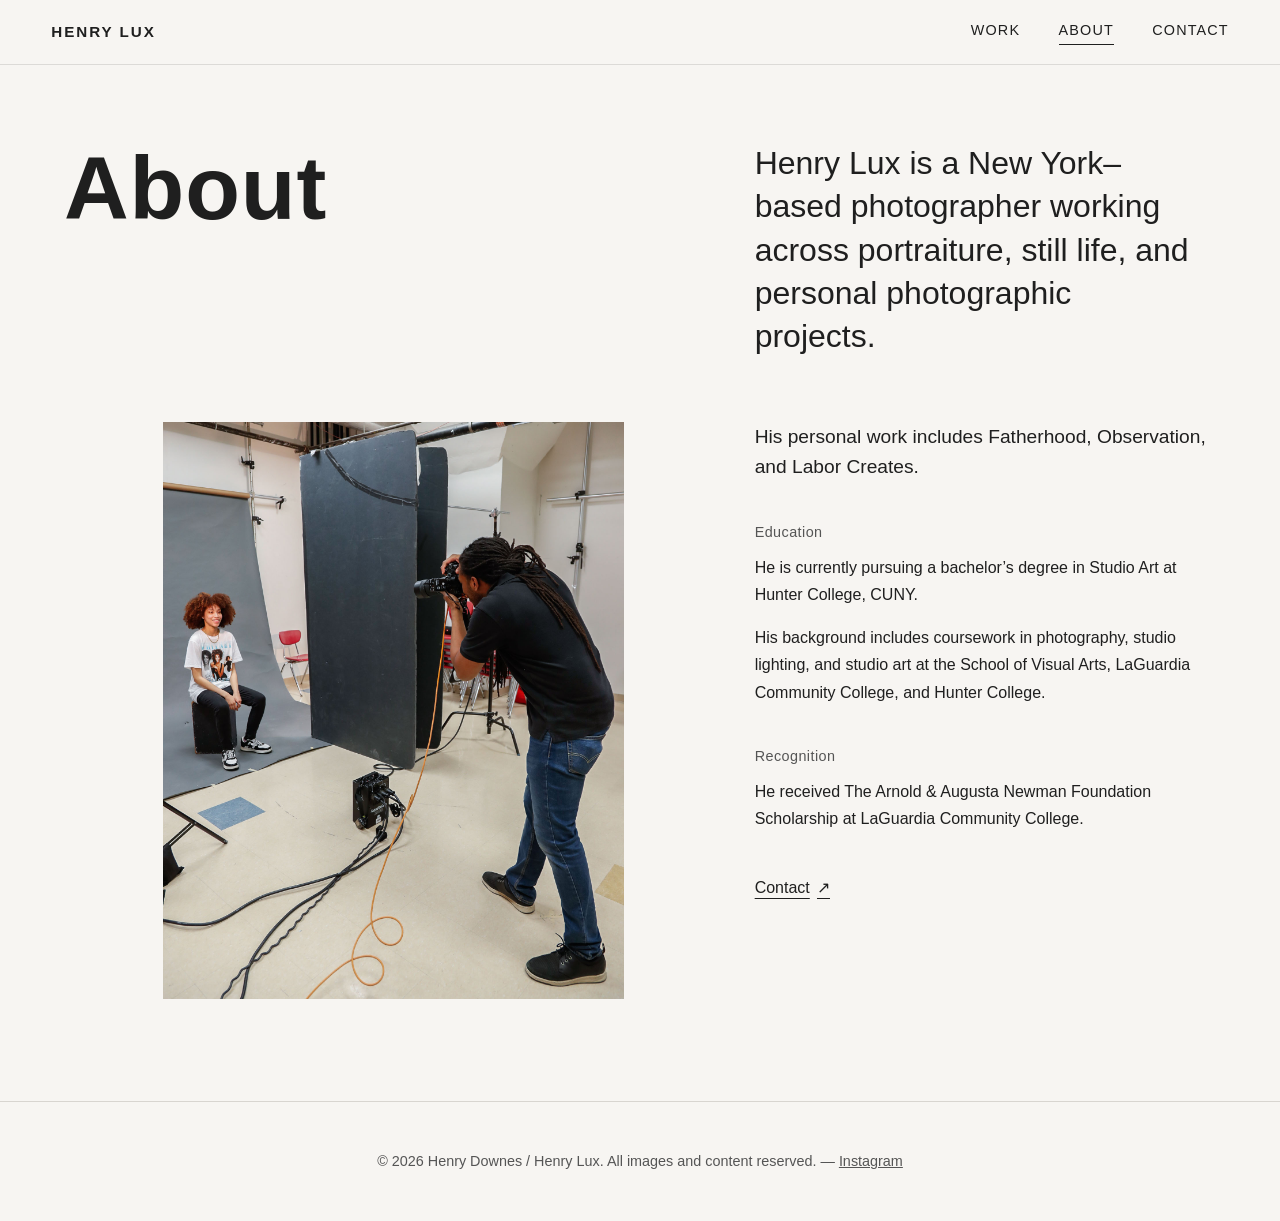
==== commit a7283bc1: "feat: redesign about page" ====
--- a/about.html
+++ b/about.html
@@ -46,7 +46,7 @@
 }
 </script>
 </head>
-<body>
+<body class="about-page">
 
   <a href="#main-content" class="skip-link">Skip to main content</a>
 
@@ -71,39 +71,50 @@
     </button>
   </header>
 
-  <main id="main-content">
+  <main id="main-content" class="about-editorial">
+    <h1>About</h1>
 
-    <section class="about-section">
-      <div class="about-text">
-        <p class="eyebrow">About</p>
+    <p class="about-introduction">
+      Henry Lux is a New York–based photographer working across portraiture, still life, and personal photographic projects.
+    </p>
 
-        <h1>Henry Lux</h1>
+    <figure class="about-working-image">
+      <img
+        src="images/site/about-henry-lux.jpg"
+        alt="Henry Lux photographing a portrait session in the studio"
+        width="1600"
+        height="2000"
+        decoding="async"
+      >
+    </figure>
 
-        <p class="lead">
-          Henry Lux is a photographer based in New York. He is currently pursuing 
-          a bachelor’s degree in Studio Art at Hunter College, CUNY.
+    <div class="about-details">
+      <div class="about-practice">
+        <p>His personal work includes Fatherhood, Observation, and Labor Creates.</p>
+      </div>
+
+      <section aria-labelledby="education-heading">
+        <h2 id="education-heading">Education</h2>
+        <p>
+          He is currently pursuing a bachelor’s degree in Studio Art at Hunter College, CUNY.
         </p>
+        <p>
+          His background includes coursework in photography, studio lighting, and
+          studio art at the School of Visual Arts, LaGuardia Community College, and
+          Hunter College.
+        </p>
+      </section>
 
+      <section aria-labelledby="recognition-heading">
+        <h2 id="recognition-heading">Recognition</h2>
         <p>
-          His background includes coursework in photography, studio lighting, and 
-          studio art at the School of Visual Arts, LaGuardia Community College, and 
-          Hunter College. He received The Arnold &amp; Augusta Newman Foundation Scholarship 
+          He received The Arnold &amp; Augusta Newman Foundation Scholarship
           at LaGuardia Community College.
         </p>
+      </section>
 
-        <a href="contact.html" class="button">Contact</a>
-      </div>
-
-      <div class="about-image">
-        <img
-          src="images/site/about-henry-lux.jpg"
-          alt="Henry Lux photographing a portrait session in the studio"
-          loading="lazy"
-          decoding="async"
->
-      </div>
-    </section>
-
+      <a href="contact.html" class="text-link">Contact <span aria-hidden="true">&#8599;</span></a>
+    </div>
   </main>
 
   <footer class="site-footer prototype-footer">
@@ -114,4 +125,4 @@
 
   <script src="js/main.js"></script>
 </body>
-</html>+</html>
--- a/css/style.css
+++ b/css/style.css
@@ -1774,3 +1774,368 @@
     margin-top: 1rem;
   }
 }
+
+/* =========================
+   Fatherhood — editorial project
+   Preserve the authored photographic order at every width.
+========================= */
+
+.fatherhood-project .fatherhood-intro,
+.fatherhood-project .fatherhood-sequence {
+  width: min(100%, 90rem);
+  margin-inline: auto;
+  padding-inline: clamp(1.25rem, 5vw, 5rem);
+}
+
+.fatherhood-project .fatherhood-intro {
+  padding-top: clamp(2rem, 4vw, 4rem);
+  padding-bottom: clamp(4.5rem, 8vw, 8rem);
+}
+
+.fatherhood-project .back-link {
+  margin-bottom: clamp(2rem, 4vw, 4rem);
+}
+
+.fatherhood-project .fatherhood-opening {
+  display: grid;
+  grid-template-columns: minmax(0, 1.8fr) minmax(0, 1fr);
+  column-gap: clamp(2rem, 5vw, 5rem);
+  row-gap: clamp(2rem, 4vw, 4rem);
+  align-items: center;
+}
+
+.fatherhood-project .fatherhood-title {
+  grid-column: 1 / -1;
+}
+
+.fatherhood-project .fatherhood-title h1 {
+  font-size: clamp(2.65rem, 8vw, 7rem);
+  font-weight: 600;
+  line-height: 1.03;
+  letter-spacing: 0.01em;
+}
+
+.fatherhood-project .fatherhood-opening-image {
+  display: block;
+  padding: 0;
+}
+
+.fatherhood-project .artist-statement {
+  margin: 0;
+  max-width: 32rem;
+}
+
+.fatherhood-project .artist-statement p:not(.eyebrow) {
+  font-size: clamp(1rem, 1.3vw, 1.15rem);
+  line-height: 1.65;
+}
+
+.fatherhood-project .gallery a {
+  display: block;
+  min-width: 0;
+  overflow: visible;
+  background: transparent;
+}
+
+.fatherhood-project .gallery img {
+  width: 100%;
+  height: auto;
+  object-fit: contain;
+  transition: none;
+}
+
+.fatherhood-project .gallery a:hover img {
+  transform: none;
+}
+
+.fatherhood-project .fatherhood-sequence {
+  display: flex;
+  flex-direction: column;
+  gap: clamp(4.5rem, 9vw, 8rem);
+  padding-top: 0;
+  padding-bottom: clamp(4.5rem, 8vw, 7rem);
+}
+
+.fatherhood-project .fatherhood-group {
+  width: 100%;
+  margin-inline: auto;
+}
+
+.fatherhood-project .fatherhood-wide {
+  max-width: 70rem;
+}
+
+.fatherhood-project .fatherhood-compact {
+  max-width: 32rem;
+}
+
+.fatherhood-project .fatherhood-square {
+  max-width: 43rem;
+}
+
+.fatherhood-project .fatherhood-inset {
+  width: 76%;
+  max-width: 55rem;
+  margin-right: 0;
+}
+
+.fatherhood-project .fatherhood-pair {
+  display: grid;
+  grid-template-columns: repeat(2, minmax(0, 1fr));
+  gap: clamp(1.25rem, 3vw, 3rem);
+  align-items: center;
+  max-width: 72rem;
+}
+
+.fatherhood-project .fatherhood-finale {
+  margin-top: clamp(1rem, 3vw, 3rem);
+}
+
+.fatherhood-project .project-end {
+  width: min(calc(100% - 2.5rem), 80rem);
+}
+
+.fatherhood-project .gallery a:focus-visible,
+.fatherhood-project .logo:focus-visible {
+  outline: 2px solid #1f1f1f;
+  outline-offset: 5px;
+}
+
+@media (max-width: 700px) {
+  .fatherhood-project .fatherhood-opening {
+    grid-template-columns: minmax(0, 1fr);
+    gap: 2rem;
+  }
+
+  .fatherhood-project .artist-statement {
+    padding-top: 0.5rem;
+  }
+
+  .fatherhood-project .fatherhood-sequence {
+    gap: 4.5rem;
+    padding-bottom: 4rem;
+  }
+
+  .fatherhood-project .fatherhood-pair {
+    grid-template-columns: minmax(0, 1fr);
+    gap: 1.25rem;
+  }
+
+  .fatherhood-project .fatherhood-compact {
+    width: 88%;
+  }
+
+  .fatherhood-project .fatherhood-inset {
+    width: 88%;
+    margin-inline: auto;
+  }
+
+  .fatherhood-project .fatherhood-finale {
+    margin-top: 1rem;
+  }
+}
+
+/* =========================
+   Selected portfolios — natural-ratio browsing rows
+========================= */
+
+.selected-portfolio {
+  --portfolio-gap: clamp(1.25rem, 2.5vw, 2rem);
+  --portfolio-row-height: 32rem;
+}
+
+.selected-portfolio .portfolio-intro,
+.selected-portfolio .portfolio-grid {
+  width: min(100%, 90rem);
+  margin-inline: auto;
+  padding-inline: clamp(1.25rem, 5vw, 5rem);
+}
+
+.selected-portfolio .portfolio-intro {
+  max-width: none;
+  padding-top: clamp(2rem, 4vw, 3rem);
+  padding-bottom: clamp(2rem, 4vw, 3rem);
+}
+
+.selected-portfolio .back-link {
+  margin-bottom: 2rem;
+}
+
+.selected-portfolio .portfolio-intro .eyebrow {
+  font-size: 0.8rem;
+}
+
+.selected-portfolio .portfolio-intro h1 {
+  font-size: clamp(2.65rem, 6vw, 5rem);
+  line-height: 1.03;
+  font-weight: 600;
+  letter-spacing: 0.01em;
+  margin-bottom: 1rem;
+}
+
+.selected-portfolio .portfolio-grid {
+  display: flex;
+  flex-direction: column;
+  gap: var(--portfolio-gap);
+  padding-top: 0;
+  padding-bottom: clamp(3rem, 5vw, 4rem);
+}
+
+/* Cap row scale through width, never by cropping or fixing image height.
+   Native aspect ratios determine each image's proportional share. */
+.selected-portfolio .portfolio-row {
+  display: flex;
+  align-items: flex-start;
+  gap: var(--portfolio-gap);
+  width: 100%;
+  max-width: calc(var(--row-ratio) * var(--portfolio-row-height) + var(--row-gaps) * var(--portfolio-gap));
+  margin-inline: auto;
+}
+
+.selected-portfolio .portfolio-grid a {
+  display: block;
+  flex: var(--image-ratio) 1 0;
+  min-width: 0;
+  overflow: visible;
+  background: transparent;
+}
+
+.selected-portfolio .portfolio-grid img {
+  width: 100%;
+  height: auto;
+  object-fit: contain;
+  transition: none;
+}
+
+.selected-portfolio .portfolio-grid a:hover img {
+  transform: none;
+}
+
+.selected-portfolio.still-life-portfolio {
+  --portfolio-row-height: 24rem;
+}
+
+.selected-portfolio .project-end {
+  width: min(calc(100% - 2.5rem), 80rem);
+  margin-bottom: clamp(3rem, 5vw, 5rem);
+}
+
+.selected-portfolio .portfolio-grid a:focus-visible,
+.selected-portfolio .logo:focus-visible {
+  outline: 2px solid #1f1f1f;
+  outline-offset: 5px;
+}
+
+@media (max-width: 700px) {
+  .selected-portfolio {
+    --portfolio-gap: 1.5rem;
+  }
+
+  .selected-portfolio .portfolio-row {
+    display: grid;
+    grid-template-columns: minmax(0, 1fr);
+    max-width: none;
+  }
+}
+
+/* =========================
+   About — practice before credentials
+========================= */
+
+.about-page .about-editorial {
+  width: min(100%, 90rem);
+  margin-inline: auto;
+  padding: clamp(3rem, 6vw, 5rem) clamp(1.25rem, 5vw, 5rem) clamp(4rem, 8vw, 7rem);
+  display: grid;
+  grid-template-columns: repeat(12, minmax(0, 1fr));
+  column-gap: clamp(1rem, 2.5vw, 2rem);
+  row-gap: clamp(2.5rem, 5vw, 4rem);
+  align-items: start;
+}
+
+.about-page .about-editorial h1 {
+  grid-column: 1 / 7;
+  font-size: clamp(3rem, 7vw, 6rem);
+  line-height: 1.03;
+  font-weight: 600;
+  letter-spacing: 0.01em;
+}
+
+.about-page .about-introduction {
+  grid-column: 8 / -1;
+  max-width: 25ch;
+  font-size: clamp(1.6rem, 2.5vw, 2.25rem);
+  line-height: 1.35;
+}
+
+.about-page .about-working-image {
+  grid-column: 2 / 7;
+}
+
+.about-page .about-working-image img {
+  width: 100%;
+  height: auto;
+}
+
+.about-page .about-details {
+  grid-column: 8 / -1;
+  max-width: 56ch;
+  display: flex;
+  flex-direction: column;
+  align-items: flex-start;
+  gap: 2.5rem;
+}
+
+.about-page .about-details h2 {
+  margin-bottom: 0.75rem;
+  font-size: 0.9rem;
+  line-height: 1.4;
+  font-weight: 500;
+  letter-spacing: 0.03em;
+  color: #555;
+}
+
+.about-page .about-details p {
+  font-size: 1rem;
+  line-height: 1.7;
+}
+
+.about-page .about-details p + p {
+  margin-top: 1rem;
+}
+
+.about-page .about-practice p {
+  font-size: 1.2rem;
+  line-height: 1.55;
+}
+
+.about-page .logo:focus-visible {
+  outline: 2px solid #1f1f1f;
+  outline-offset: 5px;
+}
+
+@media (max-width: 1000px) {
+  .about-page .about-working-image {
+    grid-column: 1 / 7;
+  }
+}
+
+@media (max-width: 760px) {
+  .about-page .about-editorial {
+    grid-template-columns: minmax(0, 1fr);
+    row-gap: 2rem;
+  }
+
+  .about-page .about-editorial > *,
+  .about-page .about-editorial h1 {
+    grid-column: 1;
+  }
+
+  .about-page .about-working-image {
+    margin-block: 0.5rem;
+  }
+
+  .about-page .about-details {
+    gap: 2rem;
+  }
+}
